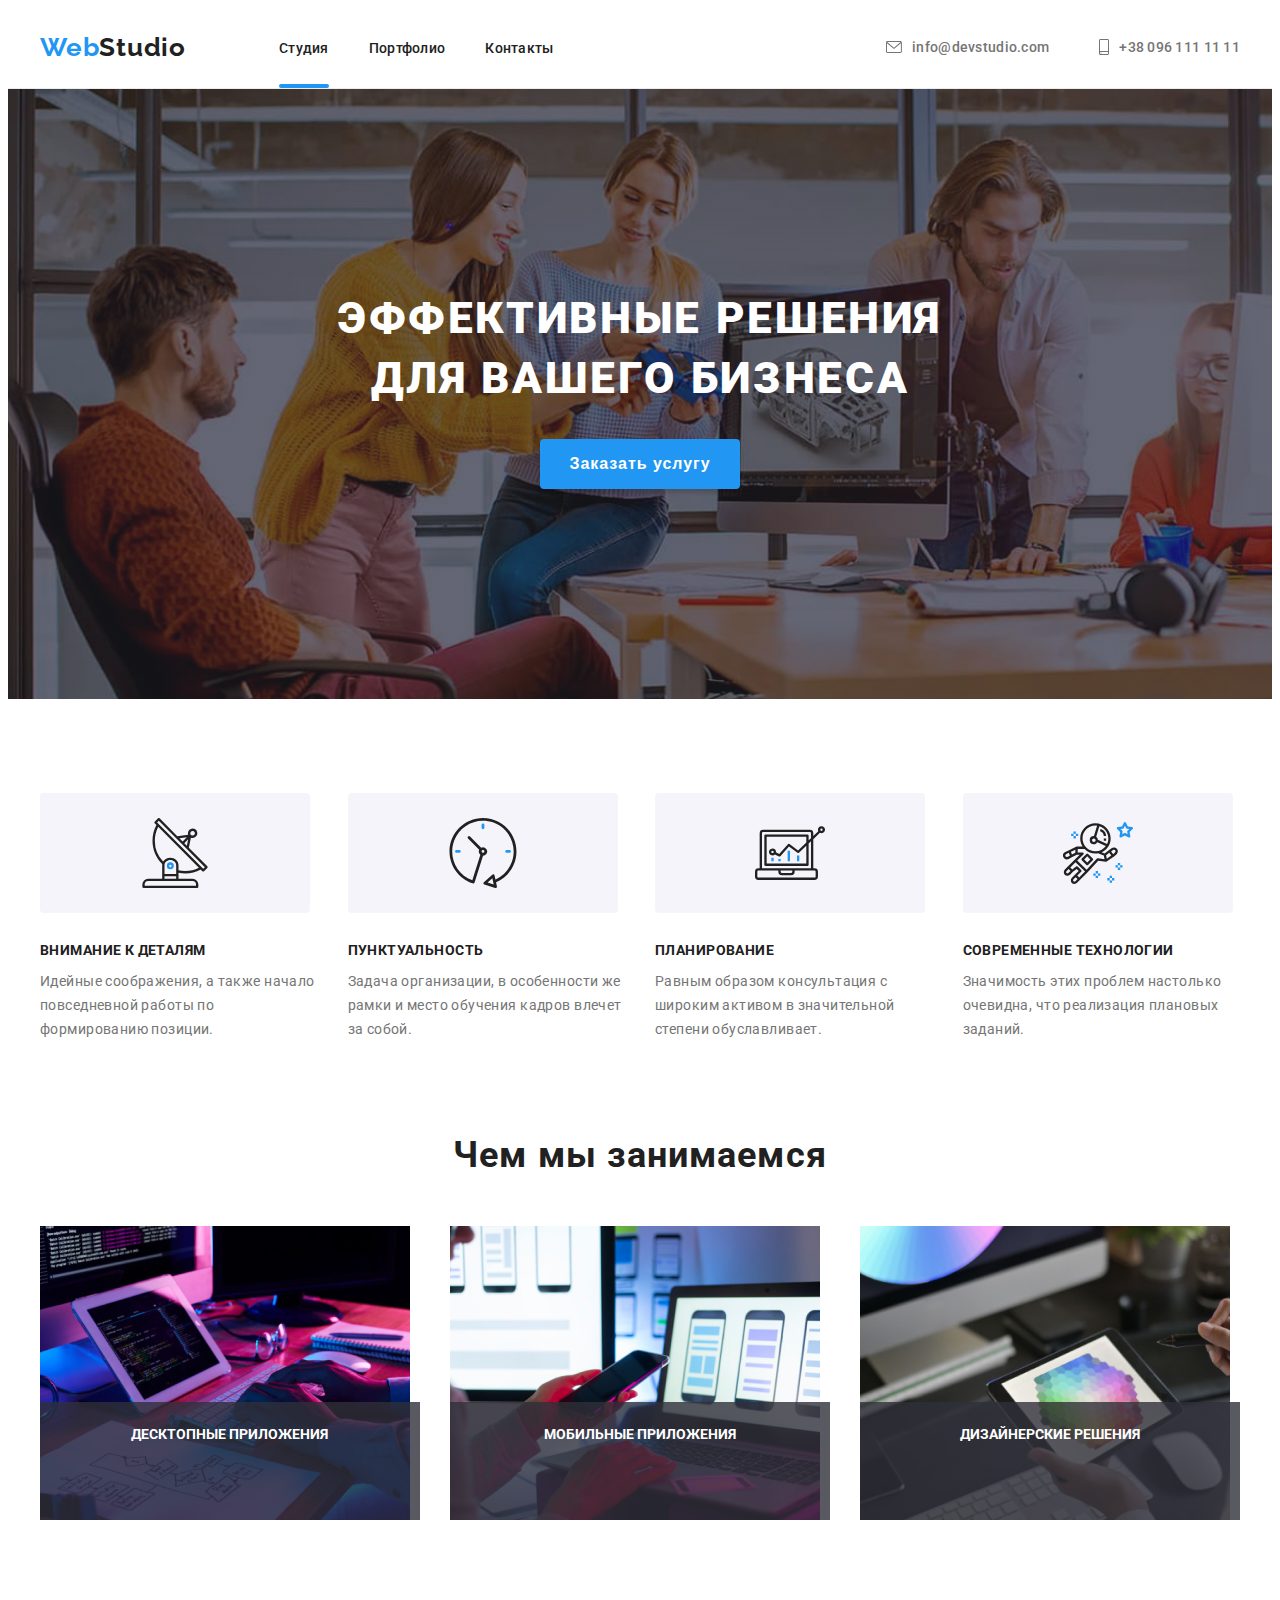
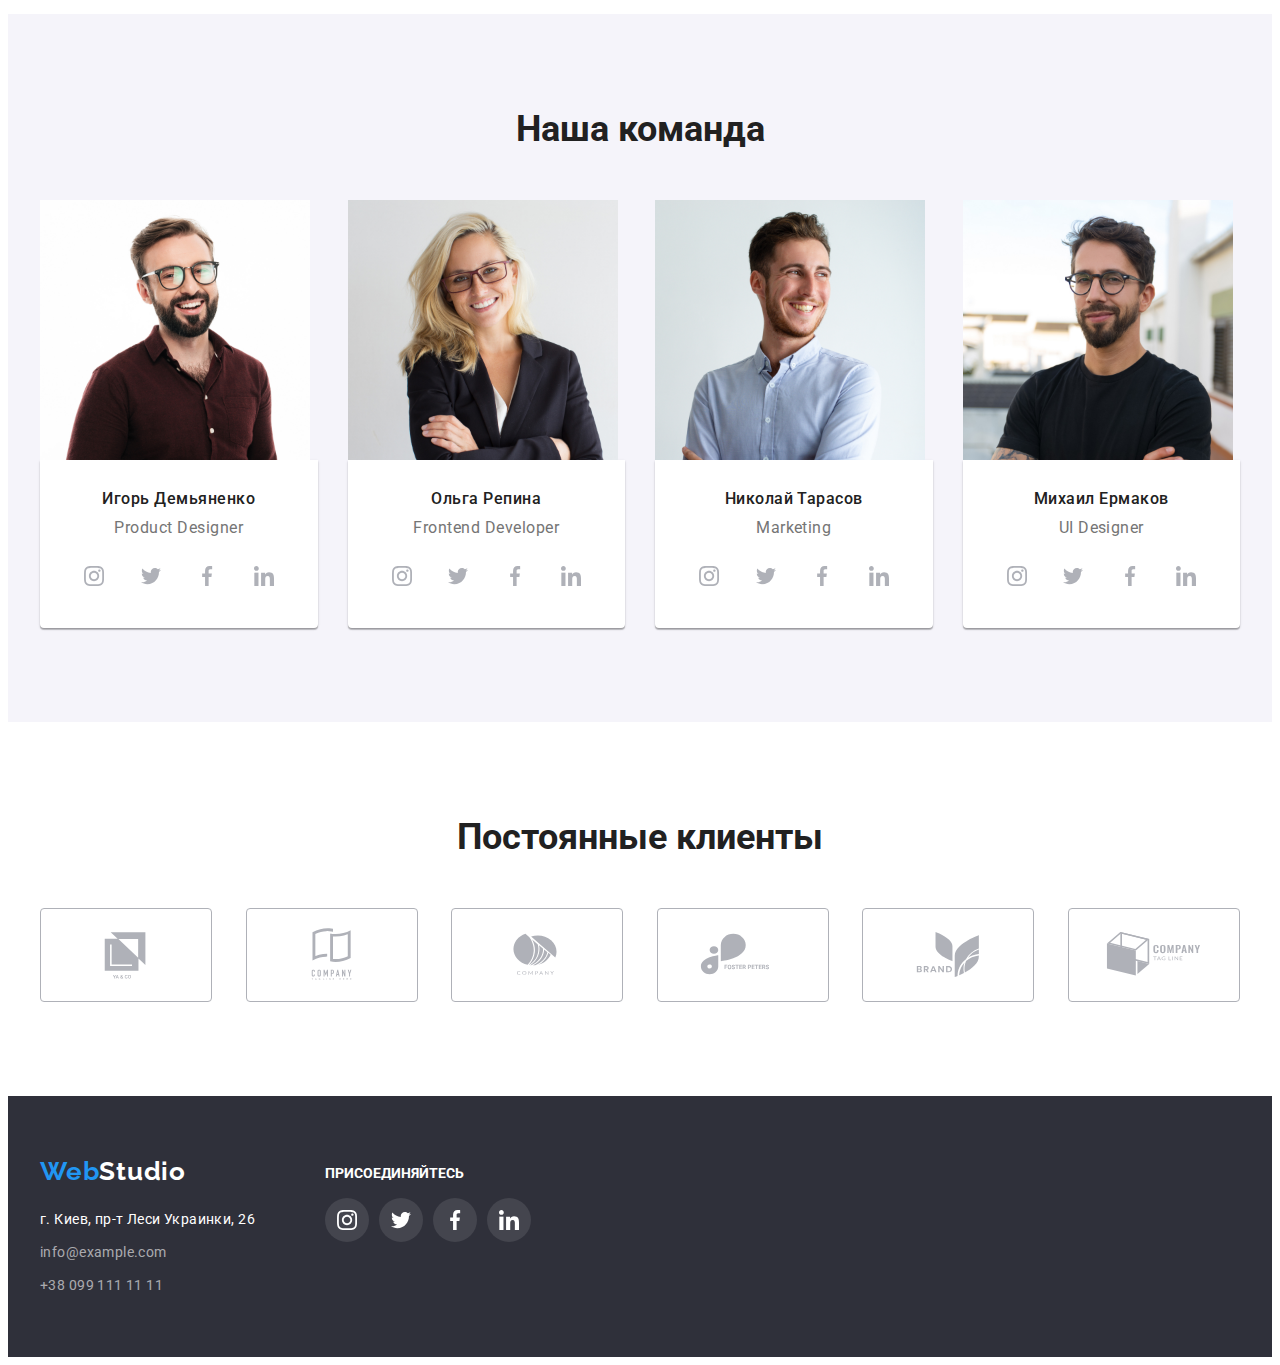
==== index.html @ ef0962ec "Start" ====
<!DOCTYPE html>
<html lang="ru">
<head>
    <meta charset="UTF-8">
    <meta http-equiv="X-UA-Compatible" content="IE=edge">
    <meta name="viewport" content="width=device-width, initial-scale=1.0">
    <title lang="en">WebStudio</title>
    <link rel="stylesheet" href="https://cdnjs.cloudflare.com/ajax/libs/modern-normalize/1.0.0/modern-normalize.min.css"
        integrity="sha512-ISS7cAi1PEhQ8jnbJpJZMd29NlhNj4AWYyLOSp2CE/CsHxTCu+r+t0D2yoJudVrd0/8fTVPUVDzY5Tvli75u/g=="
        crossorigin="anonymous" referrerpolicy="no-referrer" />
    <link rel="preconnect" href="https://fonts.gstatic.com">
    <link href="https://fonts.googleapis.com/css2?family=Raleway:wght@700&family=Roboto:wght@400;500;700;900&display=swap"
        rel="stylesheet">
    <link rel="stylesheet" href="./css/style.css">

</head>
<body>
    <!-- HEADER -->
    <header class="header">
        <div class="container  header-container">
            <nav class="navigation">
                <a class="header-logo-link link" href="index.html" lang="en"><span class="logo-style">Web</span>Studio</a>
                <ul class="navigation-menu-list">
                    <li class="navigation-menu-item list">
                        <a class="navigation-menu-link link active" href="index.html">Студия</a>
                    </li>
                    <li class="navigation-menu-item list">
                        <a class="navigation-menu-link link" href="portfolio.html">Портфолио</a>
                    </li>
                    <li class="navigation-menu-item list">
                        <a class="navigation-menu-link link" href="">Контакты</a>
                    </li>
                </ul>
            </nav>
            <ul class="header-contact">
                <li class="header-contact-item list mail-icon">
                    <a class="mail-link link" href="mailto:info@devstudio.com">
                        <svg class="header-mail-icon-send">
                            <use href="./images/svg/symbol-defs-icon.svg#icon-envelope"></use>
                        </svg>
                        <p class="header-mail-abzac">info@devstudio.com</p>
                    </a>
                </li>
    
                <li class="header-contact-item list">
                    <a class="tell-link link" href="tel:+380961111111">
                        <svg class="header-mail-icon-phone">
                            <use href="./images/svg/symbol-defs-icon.svg#icon-smartphone"></use>
                        </svg>
                        <p class="header-mail-abzac">+38 096 111 11 11</p>
                    </a>
                </li>
            </ul>
        </div>
    </header>
    <main>
        <!-- HERO -->
     <section class="hero">
            <h1 class="hero-title">Эффективные решения<br> для вашего бизнеса</h1>
            <button  class="hero-modal-btn" type="button" data-modal-open>Заказать услугу</button>
    </section>
        <!-- WORK -->
     <section class="priorities section">
         <div class="container">
            <ul class="priorities-list">
                <li class="priorities-list-item list">
                    <div class="priorities-list-item-block">
                    <svg class="priorities-list-item-block-icon">
                        <use href="./images/svg/symbol-defs.svg#icon-antenna"></use>
                    </svg>
                    </div>
                    <h3 class="priorities-title">Внимание к деталям</h3>
                    <p class="priorities-title-description">Идейные соображения, а также начало повседневной работы по формированию позиции.</p>
                </li>
                <li class="priorities-list-item list">
                    <div class="priorities-list-item-block">
                    <svg class="priorities-list-item-block-icon">
                        <use href="./images/svg/symbol-defs.svg#icon-clock"></use>
                    </svg>
                    </div>
                    <h3 class="priorities-title">Пунктуальность</h3>
                    <p class="priorities-title-description">Задача организации, в особенности же рамки и место обучения кадров влечет за собой.</p>
                </li>
                <li class="priorities-list-item list">
                    <div class="priorities-list-item-block">
                    <svg class="priorities-list-item-block-icon">
                        <use href="./images/svg/symbol-defs.svg#icon-diagram"></use>
                    </svg>
                    </div>
                    <h3 class="priorities-title">Планирование</h3>
                    <p class="priorities-title-description">Равным образом консультация с широким активом в значительной степени обуславливает.</p>
                </li>
                <li class="priorities-list-item list">
                    <div class="priorities-list-item-block">
                    <svg class="priorities-list-item-block-icon">
                        <use href="./images/svg/symbol-defs.svg#icon-astronaut"></use>
                    </svg>
                    </div>
                    <h3 class="priorities-title">Современные технологии</h3>
                    <p class="priorities-title-description">Значимость этих проблем настолько очевидна, что реализация плановых заданий.</p>
                </li>
            </ul>
        </div>
     </section>
    <section class="priorities-work work-section">
        <div class="container">
            <h2 class="priorities-work-title">Чем мы занимаемся</h2>
            <ul class="priorities-work-list">

                <li class="priorities-work-list-item list"><img class="priorities-work-list-img" src="./images/our-work/img.jpg" alt="программист работает" width="370" height="294">
                    <p class="priorities-work-list-item-abzac">Десктопные приложения</p>
                </li>

                <li class="priorities-work-list-item list"><img class="priorities-work-list-img" src="./images/our-work/img2.jpg" alt="разработчик адаптирует сайт" width="370" height="294">
                <p class="priorities-work-list-item-abzac">Мобильные приложения</p>
                </li>
                <li class="priorities-work-list-item list"><img class="priorities-work-list-img" src="./images/our-work/img3.jpg" alt="дизайнер выбирает цвет" width="370" height="294">
                <p class="priorities-work-list-item-abzac">Дизайнерские решения</p>
                </li>
                
            </ul>
        </div> 
    </section>
        <!-- TEAM -->
    <section class="team section">
        <div class="container">
            <h2 class="team-title">Наша команда</h2>
            <ul class="team-list">
                <li class="team-list-item list">
                    <img class="team-list-item-img" src="./images/about-us/img.jpg" alt="Игорь Демьяненко Дизайнер продуктов" width="270" height="260">
                    <div class="team-list-item-convert">
                    <h3 class="team-list-item-title">Игорь Демьяненко</h3>
                    <p class="team-list-item-description">Product Designer</p>
                    <ul class="social-list list">
                        <li class="social-list-item">
                            <a href="https://www.instagram.com/?hl=ru" class="social-list-link link" target="_blank" rel="noopener noreferrer">
                            <svg class="social-list-icon">
                                <use href="./images/svg/symbol-defs-icon.svg#icon-instagram-2"></use>
                            </svg>
                        </a></li>

                        <li class="social-list-item">
                            <a href="https://twitter.com/?lang=ru" class="social-list-link link" target="_blank" rel="noopener noreferrer">
                                <svg class="social-list-icon">
                                    <use href="./images/svg/symbol-defs-icon.svg#icon-twitter-1"></use>
                                </svg>
                            </a>
                        </li>

                        <li class="social-list-item">
                            <a href="https://www.facebook.com/" class="social-list-link link" target="_blank" rel="noopener noreferrer">
                                <svg class="social-list-icon">
                                    <use href="./images/svg/symbol-defs-icon.svg#icon-facebook-1"></use>
                                </svg>
                            </a>
                        </li>

                        <li class="social-list-item">
                            <a href="https://www.linkedin.com/" class="social-list-link link" target="_blank" rel="noopener noreferrer">
                                <svg class="social-list-icon">
                                    <use href="./images/svg/symbol-defs-icon.svg#icon-linkedin-1"></use>
                                </svg>
                            </a>
                        </li>
                    </ul>
                    </div>
                </li>
                <li class="team-list-item list">
                    <img class="team-list-item-img" src="./images/about-us/img2.jpg" alt="Ольга Репина Фронтенд-разработчик" width="270" height="260">
                    <div class="team-list-item-convert">
                    <h3 class="team-list-item-title">Ольга Репина</h3>
                    <p class="team-list-item-description">Frontend Developer</p>
                    <ul class="social-list list">
                        <li class="social-list-item">
                            <a href="https://www.instagram.com/?hl=ru" class="social-list-link link" target="_blank" rel="noopener noreferrer">
                                <svg class="social-list-icon">
                                    <use href="./images/svg/symbol-defs-icon.svg#icon-instagram-2"></use>
                                </svg>
                            </a>
                        </li>
                    
                        <li class="social-list-item">
                            <a href="https://twitter.com/?lang=ru" class="social-list-link link" target="_blank" rel="noopener noreferrer">
                                <svg class="social-list-icon">
                                    <use href="./images/svg/symbol-defs-icon.svg#icon-twitter-1"></use>
                                </svg>
                            </a>
                        </li>
                    
                        <li class="social-list-item">
                            <a href="https://www.facebook.com/" class="social-list-link link" target="_blank" rel="noopener noreferrer">
                                <svg class="social-list-icon">
                                    <use href="./images/svg/symbol-defs-icon.svg#icon-facebook-1"></use>
                                </svg>
                            </a>
                        </li>
                    
                        <li class="social-list-item">
                            <a href="https://www.linkedin.com/" class="social-list-link link" target="_blank" rel="noopener noreferrer">
                                <svg class="social-list-icon">
                                    <use href="./images/svg/symbol-defs-icon.svg#icon-linkedin-1"></use>
                                </svg>
                            </a>
                        </li>
                    </ul>
                </div>
                </li>
                <li class="team-list-item list">
                    <img class="team-list-item-img" src="./images/about-us/img3.jpg" alt="Николай Тарасов Маркетинг" width="270" height="260">
                    <div class="team-list-item-convert">
                    <h3 class="team-list-item-title">Николай Тарасов</h3>
                    <p class="team-list-item-description">Marketing</p>
                    <ul class="social-list list">
                        <li class="social-list-item">
                            <a href="https://www.instagram.com/?hl=ru" class="social-list-link link" target="_blank" rel="noopener noreferrer">
                                <svg class="social-list-icon">
                                    <use href="./images/svg/symbol-defs-icon.svg#icon-instagram-2"></use>
                                </svg>
                            </a>
                        </li>
                    
                        <li class="social-list-item">
                            <a href="https://twitter.com/?lang=ru" class="social-list-link link" target="_blank" rel="noopener noreferrer">
                                <svg class="social-list-icon">
                                    <use href="./images/svg/symbol-defs-icon.svg#icon-twitter-1"></use>
                                </svg>
                            </a>
                        </li>
                    
                        <li class="social-list-item">
                            <a href="https://www.facebook.com/" class="social-list-link link" target="_blank" rel="noopener noreferrer">
                                <svg class="social-list-icon">
                                    <use href="./images/svg/symbol-defs-icon.svg#icon-facebook-1"></use>
                                </svg>
                            </a>
                        </li>
                    
                        <li class="social-list-item">
                            <a href="https://www.linkedin.com/" class="social-list-link link" target="_blank" rel="noopener noreferrer">
                                <svg class="social-list-icon">
                                    <use href="./images/svg/symbol-defs-icon.svg#icon-linkedin-1"></use>
                                </svg>
                            </a>
                        </li>
                    </ul>
                    </div>
                </li>
                <li class="team-list-item list">
                    <img class="team-list-item-img" src="./images/about-us/img4.jpg" alt="Михаил Ермаков дизайнер интерфейсов" width="270" height="260">
                    <div class="team-list-item-convert">
                    <h3 class="team-list-item-title">Михаил Ермаков</h3>
                    <p class="team-list-item-description">UI Designer</p>
                    <ul class="social-list list">
                        <li class="social-list-item">
                            <a href="https://www.instagram.com/?hl=ru" class="social-list-link link" target="_blank" rel="noopener noreferrer">
                                <svg class="social-list-icon">
                                    <use href="./images/svg/symbol-defs-icon.svg#icon-instagram-2"></use>
                                </svg>
                            </a>
                        </li>
                    
                        <li class="social-list-item">
                            <a href="https://twitter.com/?lang=ru" class="social-list-link link" target="_blank" rel="noopener noreferrer">
                                <svg class="social-list-icon">
                                    <use href="./images/svg/symbol-defs-icon.svg#icon-twitter-1"></use>
                                </svg>
                            </a>
                        </li>
                    
                        <li class="social-list-item" target="_blank" rel="noopener noreferrer">
                            <a href="https://www.facebook.com/" class="social-list-link link">
                                <svg class="social-list-icon">
                                    <use href="./images/svg/symbol-defs-icon.svg#icon-facebook-1"></use>
                                </svg>
                            </a>
                        </li>
                    
                        <li class="social-list-item">
                            <a href="https://www.linkedin.com/" class="social-list-link link" target="_blank" rel="noopener noreferrer">
                                <svg class="social-list-icon">
                                    <use href="./images/svg/symbol-defs-icon.svg#icon-linkedin-1"></use>
                                </svg>
                            </a>
                        </li>
                    </ul>
                    </div>
                </li>
            </ul>
        </div>
    </section>
    <section class="clients section">
        <div class="container">
            <h2 class="clients-title">Постоянные клиенты</h2>
            <ul class="clients-list list">
                <li class="clients-list-item">
                    <a href="#" class="clients-list-item-link" target="_blank" rel="noopener noreferrer">
                        <svg class="clients-list-item-icon">
                            <use  href="./images/svg/clients-icon.svg#icon-logo"></use>
                        </svg>
                    </a>
                </li>

                <li class="clients-list-item">
                    <a href="#" class="clients-list-item-link" target="_blank" rel="noopener noreferrer">
                        <svg class="clients-list-item-icon">
                            <use href="./images/svg/clients-icon.svg#icon-logo-1"></use>
                        </svg>
                    </a>
                </li>
                <li class="clients-list-item">
                    <a href="#" class="clients-list-item-link" target="_blank" rel="noopener noreferrer">
                        <svg class="clients-list-item-icon">
                            <use href="./images/svg/clients-icon.svg#icon-logo-2"></use>
                        </svg>
                    </a>
                </li>
                <li class="clients-list-item">
                    <a href="#" class="clients-list-item-link" target="_blank" rel="noopener noreferrer">
                        <svg class="clients-list-item-icon">
                            <use href="./images/svg/clients-icon.svg#icon-logo-3"></use>
                        </svg>
                    </a>
                </li>
                <li class="clients-list-item">
                    <a href="#" class="clients-list-item-link" target="_blank" rel="noopener noreferrer">
                        <svg class="clients-list-item-icon">
                            <use href="./images/svg/clients-icon.svg#icon-logo-4"></use>
                        </svg>
                    </a>
                </li>
                <li class="clients-list-item">
                    <a href="#" class="clients-list-item-link" target="_blank" rel="noopener noreferrer">
                        <svg class="clients-list-item-icon">
                            <use href="./images/svg/clients-icon.svg#icon-logo-5"></use>
                        </svg>
                    </a>
                </li>
            </ul>
        </div>
    </section>    
     </main>
        <!-- FOOTER -->
     <footer class="footer">
         <div class="container footer-container">
             <div class="footer-container-left">
         <a class="footer-logo-link" href="index.html" lang="en"><span class="logo-style">Web</span>Studio</a>
        <address class="address">
        <ul class="address-list">
            <li class="address-list-item">
                 <a class="address-list-link address-style" href="https://goo.gl/maps/DZCTeNVSfBFWCHA46" target="_blank" rel="noopener noreferrer">г. Киев, пр-т Леси Украинки, 26</a></li>
            <li class="address-list-item">
                 <a class="address-list-link" href="mailto:info@example.com">info@example.com</a>
            </li>
                <li class="address-list-item">
                    <a class="address-list-link" href="tel:+380991111111">+38 099 111 11 11</a>
                </li>
            </ul>
            </address>
        </div>
        <div class="footer-container-right">
            <h2 class="footer-container-righ-title">присоединяйтесь</h2>
            <ul class="social-list list">
                <li class="social-list-item footer-social-list-item">
                    <a href="https://www.instagram.com/?hl=ru" class="social-list-link link" target="_blank" rel="noopener noreferrer">
                        <svg class="social-list-icon footer-social-list-icon">
                            <use href="./images/svg/symbol-defs-icon.svg#icon-instagram-2"></use>
                        </svg>
                    </a>
                </li>
            
                <li class="social-list-item footer-social-list-item">
                    <a href="https://twitter.com/?lang=ru" class="social-list-link link" target="_blank" rel="noopener noreferrer">
                        <svg class="social-list-icon footer-social-list-icon">
                            <use href="./images/svg/symbol-defs-icon.svg#icon-twitter-1"></use>
                        </svg>
                    </a>
                </li>
            
                <li class="social-list-item footer-social-list-item">
                    <a href="https://www.facebook.com/" class="social-list-link link" target="_blank" rel="noopener noreferrer">
                        <svg class="social-list-icon footer-social-list-icon">
                            <use href="./images/svg/symbol-defs-icon.svg#icon-facebook-1"></use>
                        </svg>
                    </a>
                </li>
            
                <li class="social-list-item footer-social-list-item">
                    <a href="https://www.linkedin.com/" class="social-list-link link" target="_blank" rel="noopener noreferrer">
                        <svg class="social-list-ico footer-social-list-icon">
                            <use href="./images/svg/symbol-defs-icon.svg#icon-linkedin-1"></use>
                        </svg>
                    </a>
                </li>
            </ul>
        </div>
        </div>
        </footer>

            <div class="backdrop is-hidden" data-modal>
                <div class="modal">
                    <button type="button" class="modal-close-btn" data-modal-close>
                        <svg class="modal-close-btn-icon">
                            <use  href="./images/svg/symbol-defs-icon.svg#icon-vector"></use>
                        </svg>
                    </button>
                </div>
            </div>
            <script src="./js/modal.js"></script>
</body>
</html>
---- css/style.css ----
/* INDEX.HTML */
:root {
  --accent-hover-color: #2196f3;
  --main-color-font: #212121;
  --description-color: #757575;
  --white-font: #ffffff;
  --timing-function: cubic-bezier(0.4, 0, 0.2, 1);
}

h1,
h2,
h3,
h4,
h5,
h6,
p {
  margin-top: 0;
  margin-bottom: 0;
}

ul,
ol {
  margin-top: 0;
  margin-bottom: 0;
  padding-left: 0;
}

img {
  display: block;
}

.list {
  list-style: none;
}

.link {
  text-decoration: none;
}

.social-list {
  display: flex;
  justify-content: space-between;
  margin-top: 16px;
}

.social-list-link {
  height: 44px;
  width: 44px;
  border-radius: 50%;
  display: flex;
  align-items: center;
  justify-content: center;
  transition: background-color 250ms cubic-bezier(0.4, 0, 0.2, 1);
}

.social-list-link:hover,
.social-list-link:focus {
  background-color: #2196f3;
}

.social-list-icon {
  width: 20px;
  height: 20px;
  transition: fill 250ms cubic-bezier(0.4, 0, 0.2, 1);
}

.social-list-link .social-list-icon,
.social-list-link .social-list-icon {
  fill: #afb1b8;
}

.social-list-link:hover .social-list-icon,
.social-list-link:focus .social-list-icon {
  fill: #fff;
}

body {
  font-family: 'Roboto', sans-serif;
  color: var(--main-color-font);
}

.header {
  padding-top: 24px;
  padding-bottom: 25px;
  border-bottom: 1px solid #ececec;
}

.container {
  width: 1200px;
  margin-left: auto;
  margin-right: auto;
  padding-right: 15px;
  padding-left: 15px;
}

.header-container {
  display: flex;
  align-items: center;
}

.navigation {
  display: flex;
  align-items: center;
}
.navigation-menu-list,
.header-contact {
  display: flex;
}

.address-style {
  color: var(--white-font);
}

.logo-style {
  color: var(--accent-hover-color);
}

.header-logo-link {
  font-family: 'Raleway', sans-serif;
  font-weight: 700;
  font-size: 26px;
  line-height: 1.19;
  letter-spacing: 0.03em;
  color: var(--main-color-font);
  margin-right: 93px;
}

.navigation-menu-link {
  color: var(--main-color-font);
  font-weight: 500;
  font-size: 14px;
  line-height: 1.33;
  letter-spacing: 0.02em;
  transition: color 250ms cubic-bezier(0.4, 0, 0.2, 1);
}

.active::after {
  content: '';
  display: block;
  height: 4px;
  width: 100%;
  background: #2196f3;
  position: absolute;
  bottom: -31px;
  border-radius: 2px;
}

.navigation-menu-item:not(:last-child) {
  margin-right: 40px;
}

.navigation-menu-item {
  position: relative;
}

.navigation-menu-link:hover,
.navigation-menu-link:focus {
  color: var(--accent-hover-color);
}

.tell-link,
.mail-link {
  font-weight: 500;
  font-size: 14px;
  line-height: 1.33;
  letter-spacing: 0.02em;
  color: var(--description-color);
  transition: color 250ms cubic-bezier(0.4, 0, 0.2, 1);
}

.tell-link:hover,
.tell-link:focus,
.mail-link:hover,
.mail-link:focus {
  color: var(--accent-hover-color);
}

.header-mail-icon-send {
  fill: #757575;
  width: 16px;
  height: 12px;
  display: inline-block;
  transition: fill 250ms cubic-bezier(0.4, 0, 0.2, 1);
}

.header-mail-icon-phone {
  width: 10px;
  height: 16px;
  fill: #757575;
  display: inline-block;
  transition: fill 250ms cubic-bezier(0.4, 0, 0.2, 1);
}

.header-mail-abzac {
  display: inline-block;
}

.mail-link:hover .header-mail-icon-send,
.mail-link:focus .header-mail-icon-send,
.tell-link:hover .header-mail-icon-phone,
.tell-link:focus .header-mail-icon-phone {
  fill: #2196f3;
}

.header-mail-icon-send,
.header-mail-icon-phone {
  margin-right: 10px;
}

.header-contact {
  margin-left: auto;
  display: flex;
  align-items: center;
}

.mail-link,
.tell-link {
  display: flex;
  align-items: center;
}

.header-contact-item:not(:last-child) {
  margin-right: 50px;
}

.hero {
  background-color: #303030;
  background-image: linear-gradient(rgba(47, 48, 58, 0.4), rgba(47, 48, 58, 0.4)),
    url('../images/hero/hero-img.jpg');
  padding-top: 200px;
  padding-bottom: 210px;
  max-width: 1600px;
  background-size: cover;
  margin-left: auto;
  margin-right: auto;
}

.hero-title {
  font-weight: 900;
  font-size: 44px;
  line-height: 1.36;
  letter-spacing: 0.06em;
  text-transform: uppercase;
  color: var(--white-font);
  text-align: center;
}

.hero-modal-btn {
  font-weight: 700;
  font-size: 16px;
  line-height: 1.87;
  letter-spacing: 0.06em;
  color: var(--white-font);
  cursor: pointer;
  border-radius: 4px;
  border: none;
  background: #2196f3;
  box-shadow: 0px 4px 4px rgba(0, 0, 0, 0.15);
  width: 200px;
  height: 50px;
  margin-top: 30px;
  margin-left: auto;
  margin-right: auto;
  display: block;
}
/*               WORK                       */

.section {
  padding: 94px 0 94px 0;
}

.work-section {
  padding: 0 0 94px 0;
}

.priorities-title {
  font-weight: 700;
  font-size: 14px;
  line-height: 1.14;
  letter-spacing: 0.03em;
  text-transform: uppercase;
  margin-top: 30px;
}

.priorities-list {
  display: flex;
  margin-top: -30px;
  margin-left: -30px;
}

.priorities-list-item {
  margin-top: 30px;
  margin-left: 30px;
  flex-basis: calc((100% - 120px) / 4);
}

.priorities-list-item-block {
  height: 120px;
  width: 270px;
  background-color: #f5f4fa;
  display: flex;
  align-items: center;
  justify-content: center;
  border-radius: 4px;
}

.priorities-list-item-block-icon {
  width: 70px;
  height: 70px;
  display: block;
}

.priorities-title-description {
  margin-top: 10px;
  font-size: 14px;
  line-height: 24px;
  letter-spacing: 0.03em;
  color: var(--description-color);
}

.priorities-work {
  padding: 0 0 94pxx 0;
}

.priorities-work-title {
  text-align: center;
  font-size: 36px;
  line-height: 1.16;
  letter-spacing: 0.03em;
}

.priorities-work-list {
  display: flex;
  flex-wrap: wrap;
  margin-top: 50px;
  margin-left: -30px;
}

.priorities-work-list-item {
  margin-left: 30px;
  flex-basis: calc((100% - 90px) / 3);
  position: relative;
}

.priorities-work-list-item-abzac {
  position: absolute;
  bottom: 0;
  left: 0;
  width: 100%;
  height: 70px;
  text-align: center;
  padding: 24px 0 24px 0;
  background: rgba(47, 48, 58, 0.8);
  color: #ffffff;
  text-transform: uppercase;
  font-size: 14px;
  font-weight: 700;
  line-height: 1.17;
}

.team {
  background-color: #f5f4fa;
}

.team-title {
  margin-bottom: 50px;
  text-align: center;
  font-size: 36px;
}

.team-list-item-title {
  font-weight: 500;
  font-size: 16px;
  line-height: 1.18;
  letter-spacing: 0.03em;
  text-align: center;
}

.team-list {
  display: flex;
  margin-top: -30px;
  margin-left: -30px;
}

.team-list-item {
  margin-left: 30px;
  margin-top: 30px;
  flex-basis: calc((100% - 120px) / 4);
}

.portfolio-listwork-list {
  position: relative;
  overflow: hidden;
}

.portfolio-listwork-list-link {
  text-decoration: none;
  color: #212121;
}

.portfolio-list-img-wrapper {
  position: relative;
  overflow: hidden;
}

.overlay {
  position: absolute;
  color: #ffffff;
  padding: 63px 24px;
  background: rgba(33, 150, 243, 0.9);
  top: 0;
  left: 0;
  width: 100%;
  height: 100%;
  font-size: 18px;
  line-height: 1.55;
  overflow: auto;
  transform: translateY(100%);
  transition: transform 250ms linear;
}

.portfolio-listwork-list-link:hover .overlay,
.portfolio-listwork-list-link:focus .overlay {
  transform: translateY(0%);
}

.team-list-item-convert {
  padding-top: 30px;
  padding-bottom: 30px;
  padding-left: 32px;
  padding-right: 32px;
  text-align: center;
  background-color: #ffffff;
  box-shadow: 0px 1px 3px rgba(0, 0, 0, 0.12), 0px 1px 1px rgba(0, 0, 0, 0.14),
    0px 2px 1px rgba(0, 0, 0, 0.2);
  border-radius: 0px 0px 4px 4px;
}

.team-list-item-description {
  font-size: 16px;
  line-height: 1.18;
  letter-spacing: 0.03em;
  margin-top: 10px;
  color: var(--description-color);
}

.footer {
  padding: 60px 0 60px 0;
}

.footer-container {
  display: flex;
}

.footer-container-left {
  margin-right: 70px;
}

.footer-logo-link {
  font-family: 'Raleway', sans-serif;
  font-weight: 700;
  font-size: 26px;
  line-height: 1.19;
  letter-spacing: 0.03em;
  color: var(--white-font);
  text-decoration: none;
}

.address-list-item {
  list-style: none;
  margin-top: 9px;
}

.address-list-item:first-child {
  margin-top: 20px;
}

.address-list-link {
  font-family: Roboto;
  font-weight: 400;
  font-size: 14px;
  line-height: 24px;
  letter-spacing: 0.03em;

  color: rgba(255, 255, 255, 0.6);
  font-style: normal;
  text-decoration: none;
}

.address-style {
  color: var(--white-font);
}

/* PORTFOLIO.HTML */

.visually-hidden {
  position: absolute;
  width: 1px;
  height: 1px;
  margin: -1px;
  border: 0;
  padding: 0;
  white-space: nowrap;
  clip-path: inset(100%);
  clip: rect(0 0 0 0);
  overflow: hidden;
}

.portfolio-container {
  margin-left: auto;
  margin-right: auto;
}

.portfolio-list {
  display: flex;
  justify-content: center;
  margin-bottom: 50px;
}

.portfolio-list-item {
  list-style: none;
  margin-right: 8px;
}

.portfolio-list-item:last-child {
  margin-right: 0;
}

.portfolio-list-item-btn {
  font-family: 'Roboto', sans-serif;
  font-weight: 500;
  font-size: 16px;
  line-height: 1.62;
  letter-spacing: 0.03em;
  color: var(--main-color-font);
  padding: 6px 22px 6px 22px;
  border-radius: 4px;
  border: none;
  background-color: #f5f4fa;
  cursor: pointer;
  transition: box-shadow 250ms cubic-bezier(0.4, 0, 0.2, 1);
  transition: background-color 250ms cubic-bezier(0.4, 0, 0.2, 1);
  transition: color 250ms cubic-bezier(0.4, 0, 0.2, 1);
}

.portfolio-list-item-btn:hover,
.portfolio-list-item-btn:focus {
  color: var(--white-font);
  background-color: var(--accent-hover-color);
  box-shadow: 0px 3px 1px rgba(0, 0, 0, 0.1), 0px 1px 2px rgba(0, 0, 0, 0.08),
    0px 2px 2px rgba(0, 0, 0, 0.12);
}

.portfolio-listwork {
  display: flex;
  flex-wrap: wrap;
  margin-top: -30px;
  margin-left: -30px;
}

.portfolio-listwork-list {
  list-style: none;
  margin-top: 30px;
  margin-left: 30px;
  flex-basis: calc((100% - 90px) / 3);
  transition: box-shadow 250ms cubic-bezier(0.4, 0, 0.2, 1);
}

.portfolio-listwork-list:hover {
  box-shadow: 0px 1px 1px rgba(0, 0, 0, 0.12), 0px 4px 4px rgba(0, 0, 0, 0.06),
    1px 4px 6px rgba(0, 0, 0, 0.16);
}

.portfolio-listwork-list-link-img {
  display: block;
}

.portfolio-listwork-list-link-convert {
  border-left: 1px solid #eeeeee;
  border-right: 1px solid #eeeeee;
  border-bottom: 1px solid #eeeeee;
  width: 100%;
  padding: 20px 24px 20px 24px;
}

.portfolio-listwork-list-link-title {
  font-size: 18px;
  line-height: 2;
  letter-spacing: 0.06em;
  text-align: left;
}

.portfolio-listwork-list-link-description {
  font-size: 16px;
  line-height: 1.87;
  letter-spacing: 0.03em;
  color: var(--description-color);
  margin-top: 4px;
  text-align: left;
}

.clients-title {
  font-size: 36px;
  text-align: center;
  line-height: 1.17;
}

.clients-list-item-link {
  width: 170px;
  height: 92px;
  border-radius: 4px;
  border: 1px solid #afb1b8;
  display: flex;
  align-items: center;
  justify-content: center;
  transition: border 250ms cubic-bezier(0.4, 0, 0.2, 1);
}

.clients-list-item-icon {
  width: 106px;
  height: 60px;
  fill: #afb1b8;
  transition: fill 250ms cubic-bezier(0.4, 0, 0.2, 1);
}

.clients-list-item-link:hover,
.clients-list-item-link:focus {
  border: 1px solid #2196f3;
  cursor: pointer;
}
.clients-list-item-link:hover .clients-list-item-icon,
.clients-list-item-link:focus .clients-list-item-icon {
  fill: #2196f3;
}

.clients-list {
  display: flex;
  justify-content: space-between;
  margin-top: 50px;
}

.clients-list-item {
  display: flex;
}
/*  для удобства понимания цвета добавил черный */
.footer {
  background-color: #2f303a;
}

.footer-container-right {
  padding: 10px 0 40px 0;
}

.footer-container-righ-title {
  font-size: 14px;
  text-transform: uppercase;
  line-height: 1.14;
  color: #ffffff;
}

.footer-social-list-item {
  border-radius: 50%;
  background: rgba(255, 255, 255, 0.1);
}

.footer-social-list-item:not(:last-child) {
  margin-right: 10px;
}

.social-list-link .footer-social-list-icon {
  width: 20px;
  height: 20px;
  fill: #ffffff;
}
/* ********************** MODAL WINDOW ******************** */

.backdrop {
  position: fixed;
  width: 100vw;
  height: 100vh;
  left: 0;
  top: 0;
  background-color: rgba(0, 0, 0, 0.2);
  z-index: 100;
  transition: opacity 250ms cubic-bezier(0.4, 0, 0.2, 1);
}

.modal {
  position: absolute;
  top: 50%;
  left: 50%;
  transform: translate(-50%, -50%);
  height: 581px;
  width: 528px;
  background-color: #fff;
}

.modal-close-btn {
  position: absolute;
  top: 8px;
  right: 8px;
  height: 30px;
  width: 30px;
  background-color: transparent;
  border: 1px solid rgba(0, 0, 0, 0.1);
  cursor: pointer;
  border-radius: 50%;
  padding: 0;
}

.modal-close-btn-icon {
  height: 11px;
  width: 11px;
}

.is-hidden {
  opacity: 0;
  visibility: hidden;
  pointer-events: none;
}

/* ********************** MODAL WINDOW ******************** */
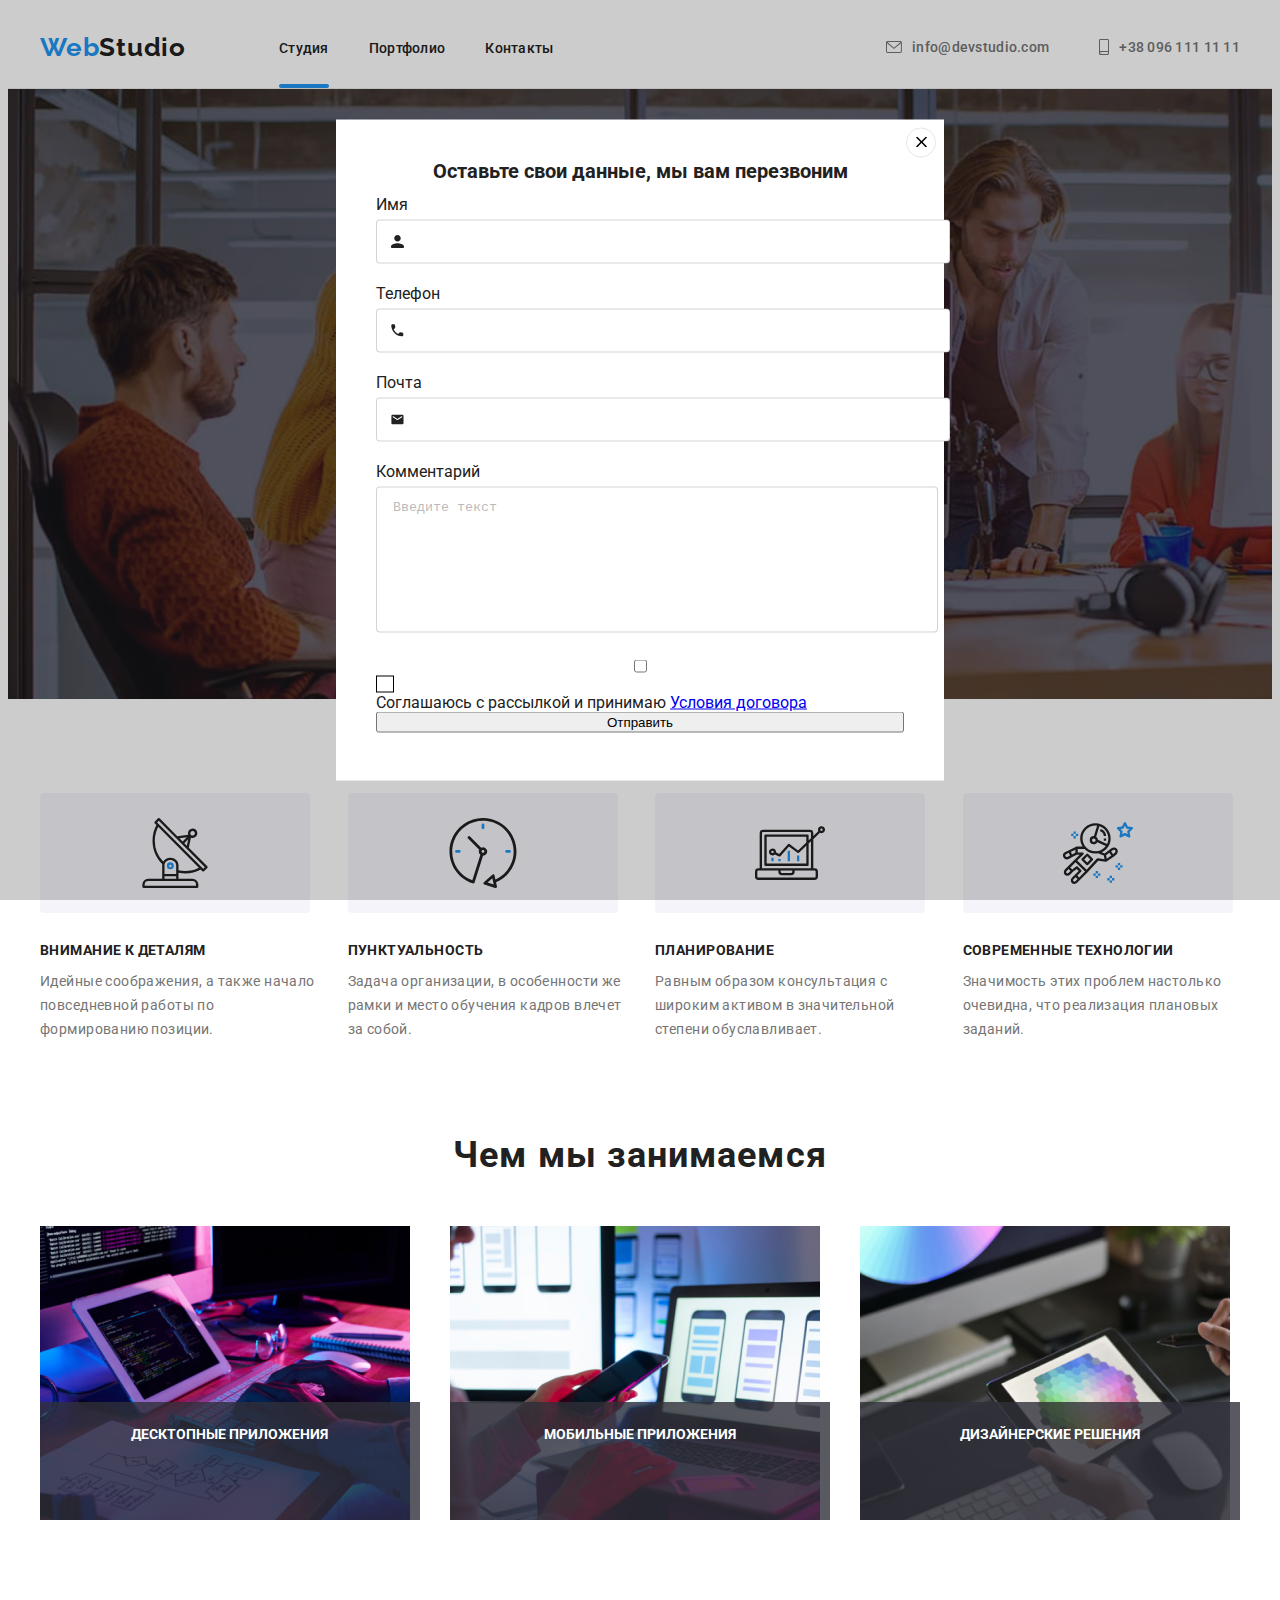
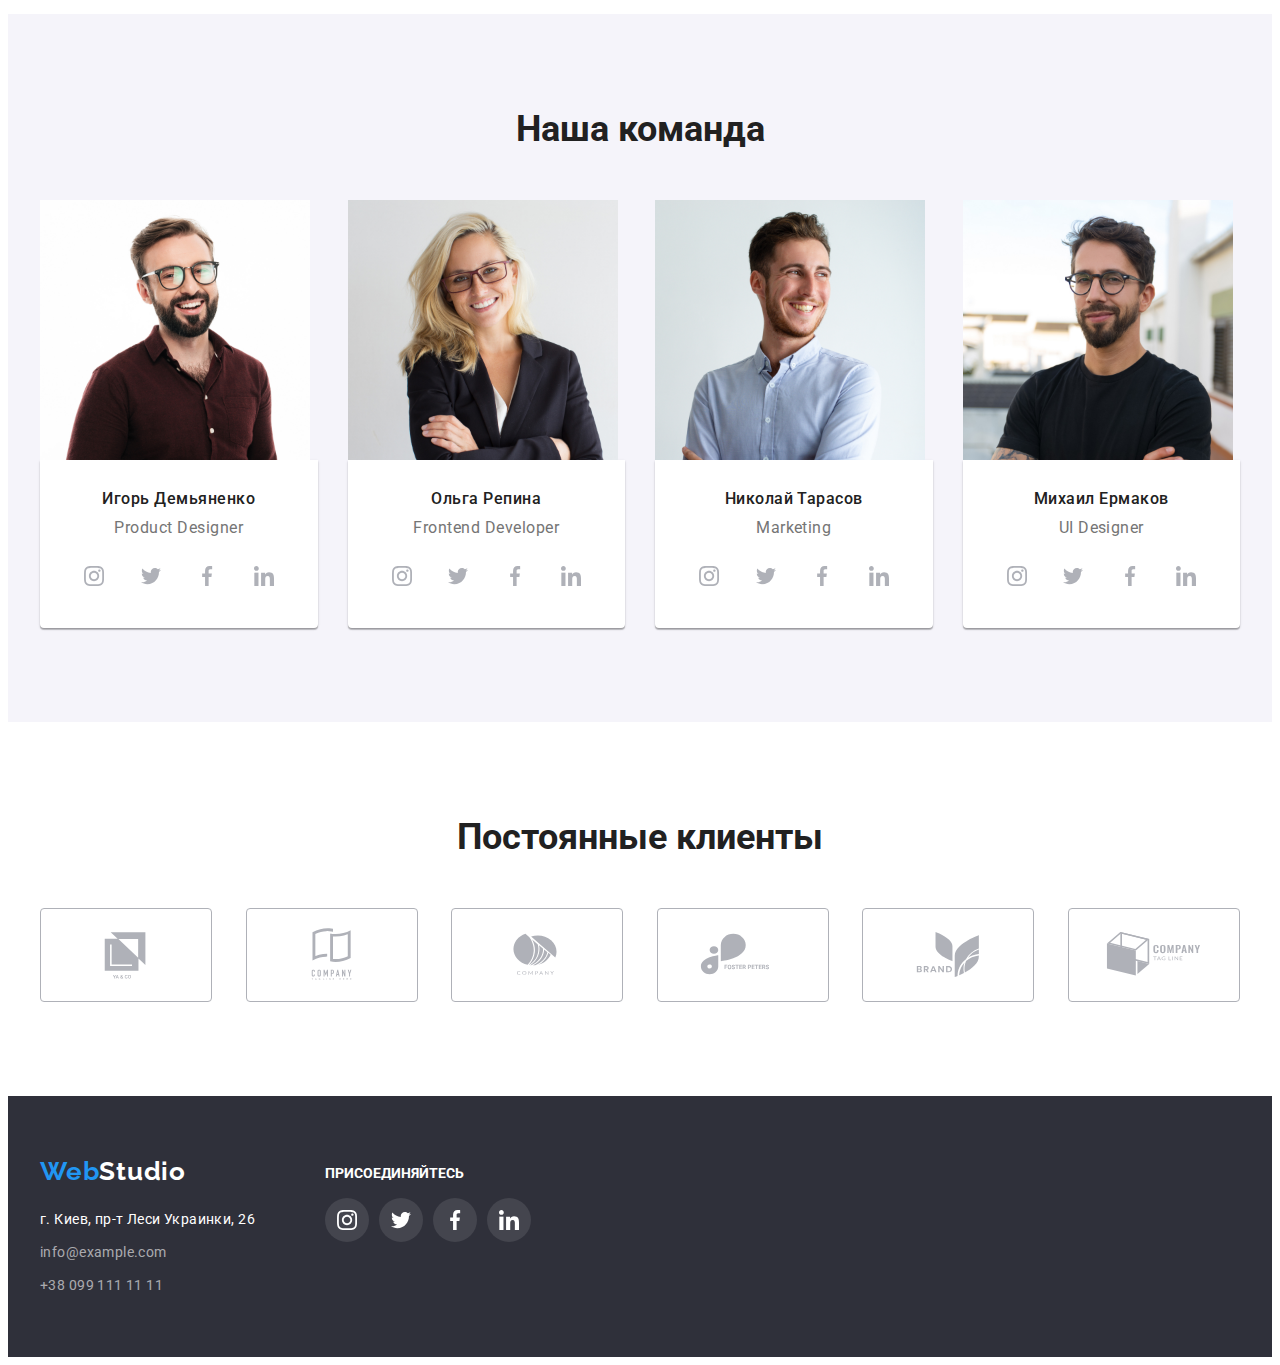
==== commit aa0917fa: "end 0:54" ====
--- a/index.html
+++ b/index.html
@@ -396,15 +396,52 @@
         </div>
         </footer>
 
-            <div class="backdrop is-hidden" data-modal>
+            <div class="backdrop " data-modal>
                 <div class="modal">
                     <button type="button" class="modal-close-btn" data-modal-close>
                         <svg class="modal-close-btn-icon">
                             <use  href="./images/svg/symbol-defs-icon.svg#icon-vector"></use>
                         </svg>
                     </button>
+                    <form action="#" class="modal-form">
+                        <p class="modal-form-head">Оставьте свои данные, мы вам перезвоним</p>
+                        <label class="modal-form-field">
+                            Имя
+                            <span class="modal-form-input-wrapper">
+                            <input type="text" class="modal-form-input" name="user-name" minlength="2" required>
+                            <svg class="modal-form-input-icon">
+                                <use href="./images/svg/symbol-defs-icon.svg#icon-user"></use>
+                            </svg>
+                        </span>
+                        </label>
+                        <label class="modal-form-field">
+                            Телефон
+                            <span class="modal-form-input-wrapper">
+                            <input type="tell" class="modal-form-input" name="user-phone" required pattern="[0-9](3)-[0-9](3)-[0-9](2)-[0-9](2)" title="096-111-11-11">
+                            <svg class="modal-form-input-icon">
+                                <use href="./images/svg/symbol-defs-icon.svg#icon-phone"></use>
+                            </svg>
+                        </span>
+                        </label>
+                        <label class="modal-form-field">
+                            Почта
+                            <span class="modal-form-input-wrapper">
+                            <input type="mail" class="modal-form-input" name="user-mail" required>
+                            <svg class="modal-form-input-icon">
+                                <use href="./images/svg/symbol-defs-icon.svg#icon-message"></use>
+                            </svg>
+                        </span>
+                        </label>
+                        <label class="modal-form-field">
+                            Комментарий
+                            <textarea name="user-message" class="modal-form-message" placeholder="Введите текст"></textarea>
+                        </label>
+                        <input type="checkbox" name="user-policy" class="modal-form-checkbox" id="checkbox-policy" required>
+                        <label for="checkbox-policy" class="modal-form-checkbox-policy">Соглашаюсь с рассылкой и принимаю <a class="modal-form-policy-link" href="#">Условия договора</a></label>
+                        <button type="submit" class="modal-form-btn">Отправить</button>
+                    </form>
                 </div>
             </div>
-            <script src="./js/modal.js"></script>
+            <!-- <script src="./js/modal.js"></script> -->
 </body>
 </html>--- a/css/style.css
+++ b/css/style.css
@@ -693,6 +693,7 @@
   height: 581px;
   width: 528px;
   background-color: #fff;
+  padding: 40px;
 }
 
 .modal-close-btn {
@@ -713,10 +714,98 @@
   width: 11px;
 }
 
-.is-hidden {
+.modal-form-head {
+  font-weight: 700;
+  text-align: center;
+  font-size: 20px;
+  line-height: 1.17;
+  margin-bottom: 12px;
+}
+
+.modal-form {
+  display: flex;
+  flex-direction: column;
+}
+
+.modal-form-input {
+  width: 100%;
+  height: 40px;
+  border: 1px solid rgba(33, 33, 33, 0.2);
+  border-radius: 4px;
+  padding-left: 42px;
+}
+
+.modal-form-input:focus {
+  border-color: var(--accent-hover-color);
+  outline: none;
+}
+
+.modal-form-input:focus + .modal-form-input-icon {
+  fill: var(--accent-hover-color);
+}
+
+.modal-form-input-icon {
+  position: absolute;
+  display: block;
+  fill: var(--main-color-font);
+  width: 12px;
+  height: 12px;
+  top: 50%;
+  left: 15px;
+  transform: translateY(-50%);
+}
+
+.modal-form-field {
+  margin-bottom: 20px;
+}
+
+.modal-form-message:focus {
+  border-color: var(--accent-hover-color);
+  outline: none;
+}
+
+.modal-form-message {
+  width: 100%;
+  height: 120px;
+  border: 1px solid rgba(33, 33, 33, 0.2);
+  border-radius: 4px;
+  margin-top: 6px;
+  resize: none;
+  padding: 12px 16px 12px 16px;
+}
+
+.modal-form-message::placeholder {
+  color: rgba(117, 117, 117, 0.5);
+}
+
+.modal-form-input-icon:nth-child(2) {
+  width: 13px;
+  height: 13px;
+}
+
+.modal-form-input-wrapper {
+  position: relative;
+  display: block;
+  margin-top: 6px;
+}
+
+.modal-form-input-icon:nth-child(3) {
+  width: 15px;
+  height: 12px;
+}
+
+.modal-form-checkbox-policy::before {
+  content: '';
+  display: block;
+  width: 16px;
+  height: 15px;
+  border: 1px solid #000;
+}
+
+/* .is-hidden {
   opacity: 0;
   visibility: hidden;
   pointer-events: none;
-}
+} */
 
 /* ********************** MODAL WINDOW ******************** */
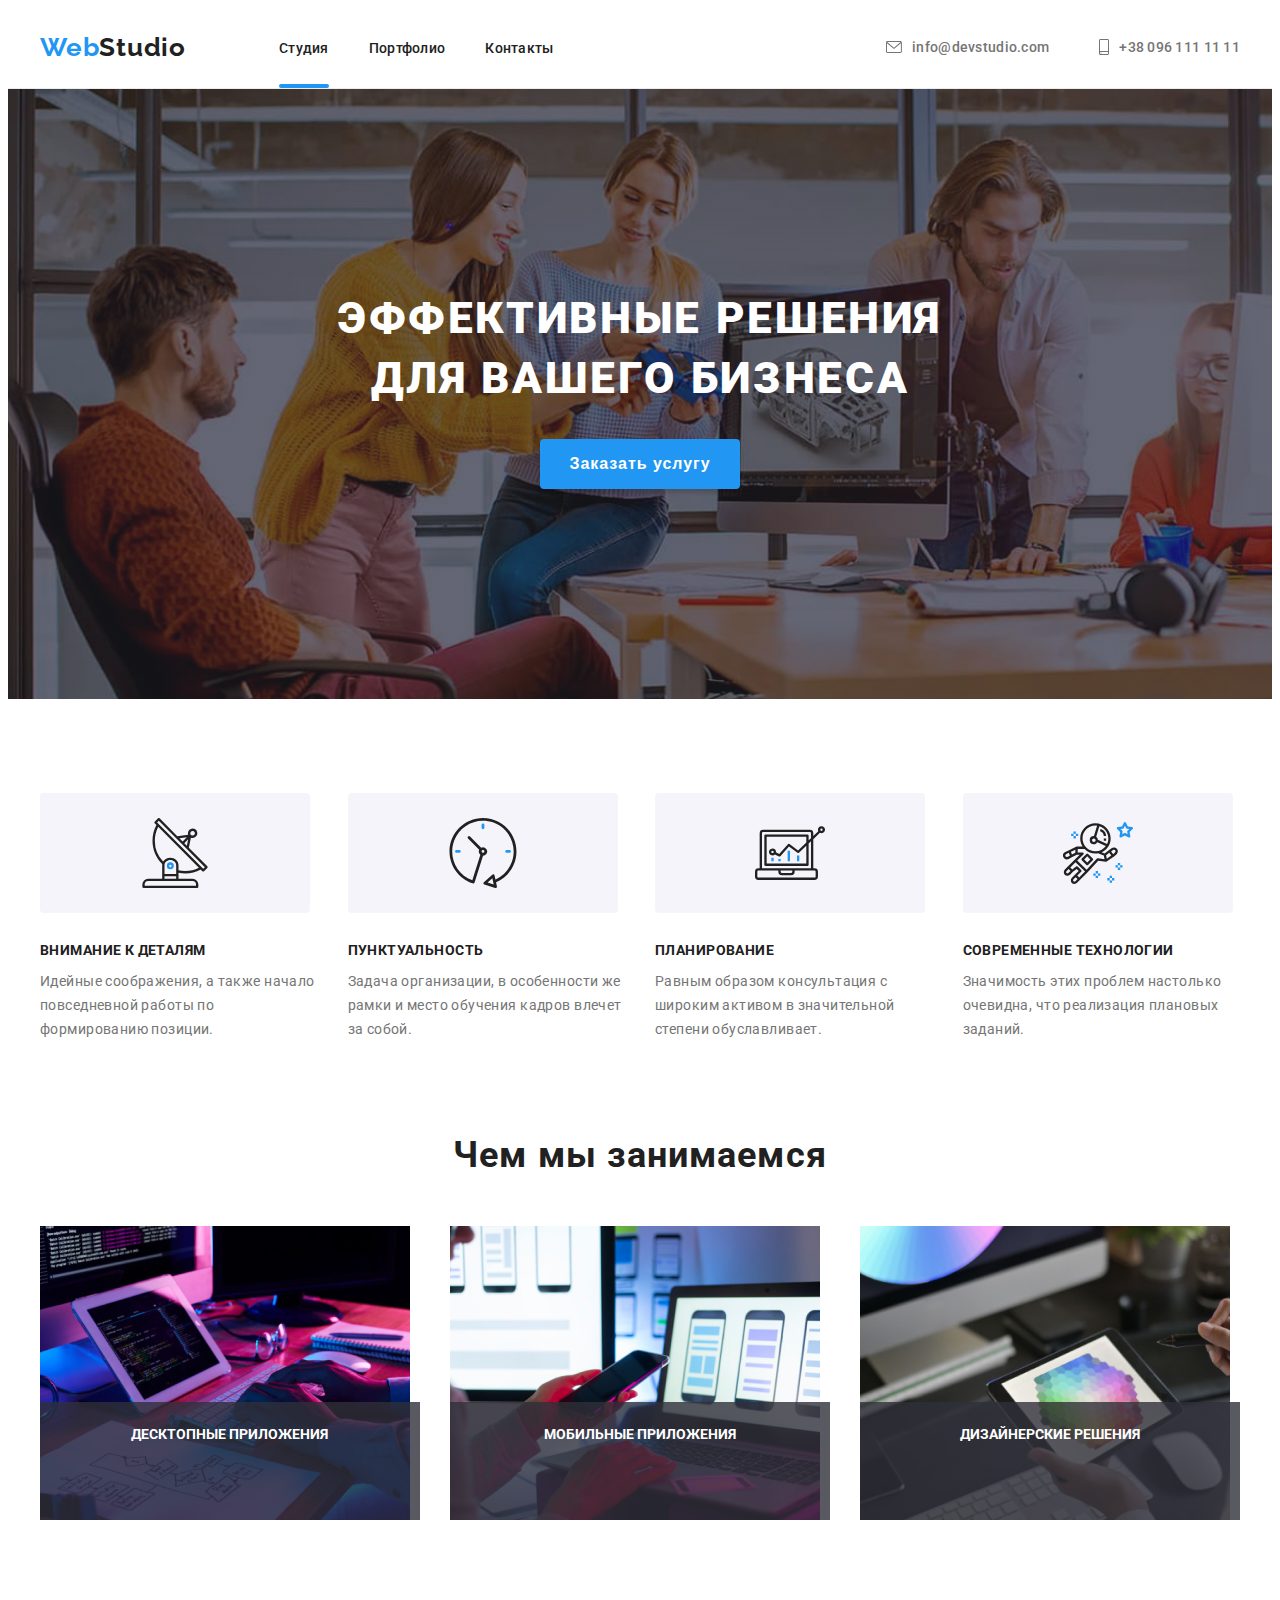
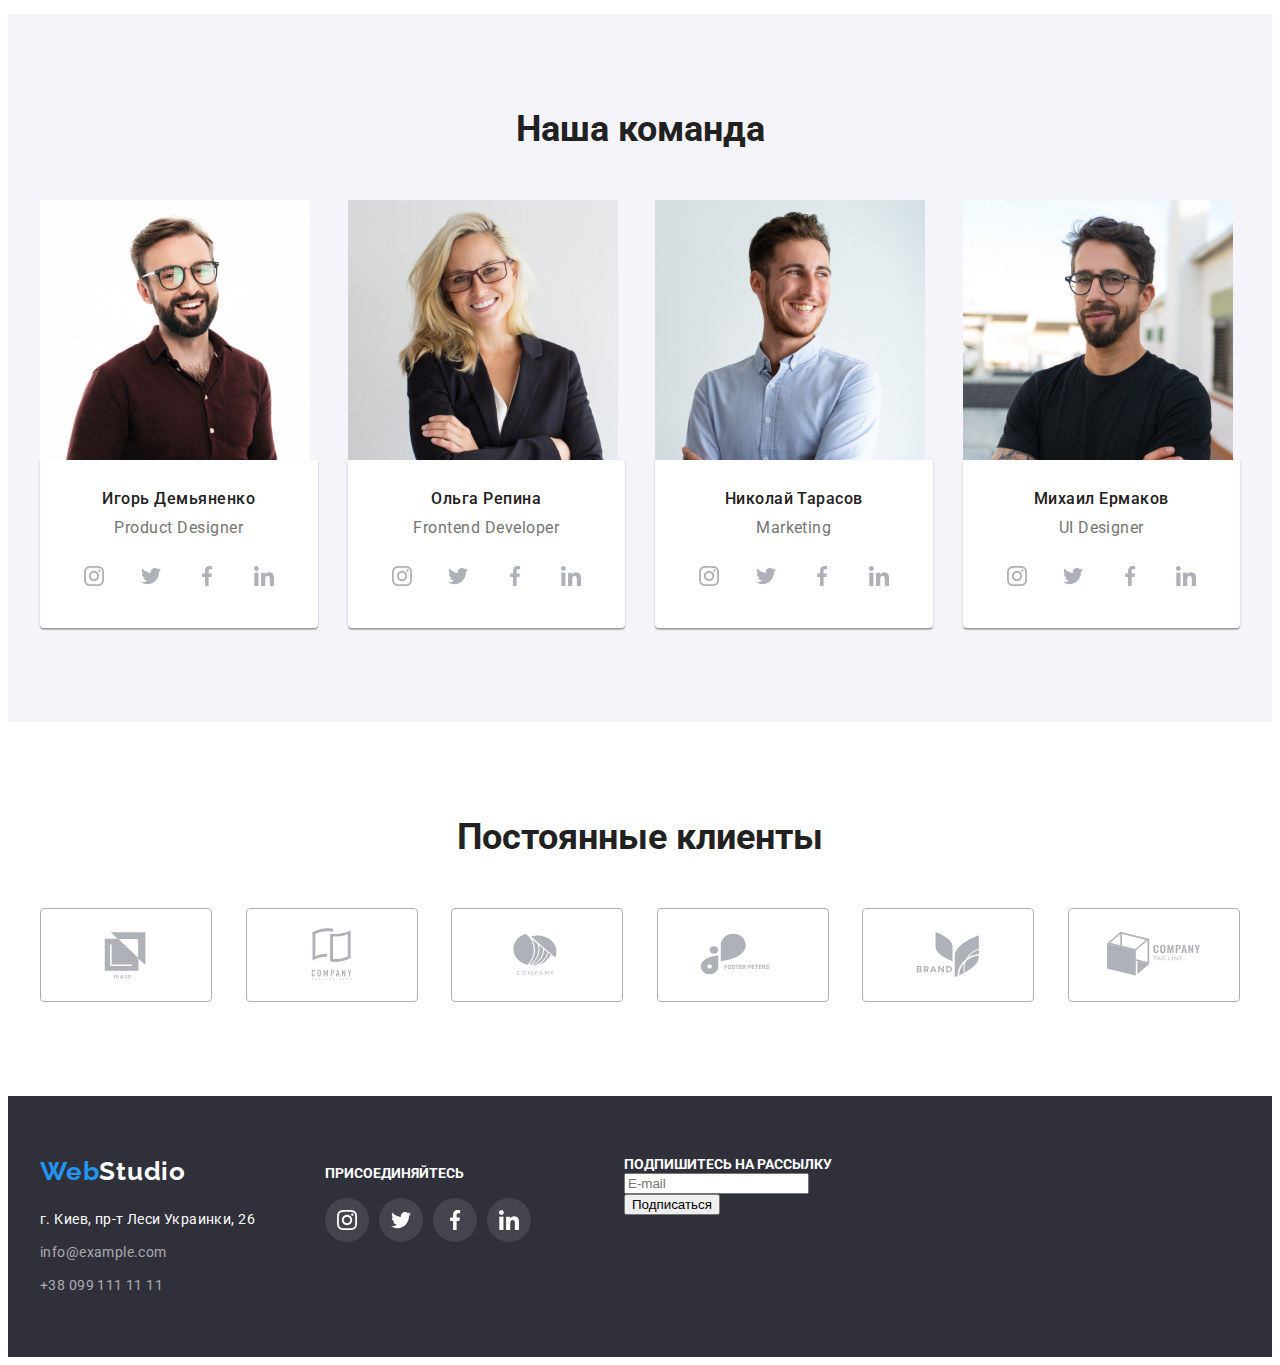
==== commit fd865844: "18:12" ====
--- a/index.html
+++ b/index.html
@@ -393,10 +393,21 @@
                 </li>
             </ul>
         </div>
-        </div>
+        <footer class="footer-input-string">
+            <h3 class="footer-input-string-title">Подпишитесь на рассылку</h3>
+            <ul class="footer-input-list list">
+                <li class="footer-input-list-item">
+                    <input type="email" placeholder="E-mail">
+                </li>
+                <li class="footer-input-list-item">
+                    <button  type="button" class="footer-input-list-item-btn">Подписаться</button>
+                </li>
+            </ul>
         </footer>
-
-            <div class="backdrop " data-modal>
+        </div>
+        </footer>
+
+            <div class="backdrop is-hidden" data-modal>
                 <div class="modal">
                     <button type="button" class="modal-close-btn" data-modal-close>
                         <svg class="modal-close-btn-icon">
@@ -426,7 +437,7 @@
                         <label class="modal-form-field">
                             Почта
                             <span class="modal-form-input-wrapper">
-                            <input type="mail" class="modal-form-input" name="user-mail" required>
+                            <input type="email" class="modal-form-input" name="user-email" required>
                             <svg class="modal-form-input-icon">
                                 <use href="./images/svg/symbol-defs-icon.svg#icon-message"></use>
                             </svg>
@@ -436,12 +447,12 @@
                             Комментарий
                             <textarea name="user-message" class="modal-form-message" placeholder="Введите текст"></textarea>
                         </label>
-                        <input type="checkbox" name="user-policy" class="modal-form-checkbox" id="checkbox-policy" required>
+                        <input type="checkbox" name="user-policy" class="modal-form-checkbox visually-hidden-checkbox" id="checkbox-policy" required>
                         <label for="checkbox-policy" class="modal-form-checkbox-policy">Соглашаюсь с рассылкой и принимаю <a class="modal-form-policy-link" href="#">Условия договора</a></label>
                         <button type="submit" class="modal-form-btn">Отправить</button>
                     </form>
                 </div>
             </div>
-            <!-- <script src="./js/modal.js"></script> -->
+             <script src="./js/modal.js"></script> 
 </body>
 </html>--- a/css/style.css
+++ b/css/style.css
@@ -506,6 +506,17 @@
   overflow: hidden;
 }
 
+.visually-hidden-checkbox {
+  position: absolute !important;
+  clip: rect(1px 1px 1px 1px);
+  clip: rect(1px, 1px, 1px, 1px);
+  padding: 0 !important;
+  bottom: 0 !important;
+  height: 1px !important;
+  width: 1px !important;
+  overflow: hidden;
+}
+
 .portfolio-container {
   margin-left: auto;
   margin-right: auto;
@@ -649,6 +660,7 @@
 
 .footer-container-right {
   padding: 10px 0 40px 0;
+  margin-right: 93px;
 }
 
 .footer-container-righ-title {
@@ -671,6 +683,14 @@
   width: 20px;
   height: 20px;
   fill: #ffffff;
+}
+
+.footer-input-string-title {
+  font-size: 14px;
+  color: #ffffff;
+  line-height: 1.17;
+  font-weight: 700;
+  text-transform: uppercase;
 }
 /* ********************** MODAL WINDOW ******************** */
 
@@ -690,10 +710,17 @@
   top: 50%;
   left: 50%;
   transform: translate(-50%, -50%);
-  height: 581px;
+  min-height: 581px;
   width: 528px;
   background-color: #fff;
   padding: 40px;
+}
+
+.modal-form-policy-link {
+  font-size: 14px;
+  color: var(--accent-hover-color);
+  line-height: 1.71;
+  font-weight: 400;
 }
 
 .modal-close-btn {
@@ -709,6 +736,10 @@
   padding: 0;
 }
 
+.modal-close-btn:hover {
+  fill: var(--accent-hover-color);
+}
+
 .modal-close-btn-icon {
   height: 11px;
   width: 11px;
@@ -764,6 +795,41 @@
   outline: none;
 }
 
+.modal-form-checkbox {
+  display: inline-block;
+}
+
+.modal-form-checkbox-policy {
+  display: inline-block;
+  font-size: 14px;
+  margin-left: auto;
+  margin-right: auto;
+}
+
+.modal-form-checkbox-policy::before {
+  display: inline-block;
+  vertical-align: middle;
+  content: '';
+  width: 16px;
+  height: 15px;
+  border: 2px solid #212121;
+  border-radius: 2px;
+  cursor: pointer;
+  margin-right: 8px;
+}
+
+.modal-form-checkbox:checked + .modal-form-checkbox-policy::before {
+  background-image: url('../images/svg/icon-check.svg');
+  border-color: var(--accent-hover-color);
+  background-color: var(--accent-hover-color);
+  background-size: contain;
+  background-repeat: no-repeat;
+}
+
+.modal-form-checkbox:focus + .modal-form-checkbox-policy::before {
+  border-color: blue;
+}
+
 .modal-form-message {
   width: 100%;
   height: 120px;
@@ -794,18 +860,27 @@
   height: 12px;
 }
 
-.modal-form-checkbox-policy::before {
-  content: '';
+.modal-form-btn {
   display: block;
-  width: 16px;
-  height: 15px;
-  border: 1px solid #000;
-}
-
-/* .is-hidden {
+  font-family: 'Roboto', sans-serif;
+  font-weight: 700;
+  font-size: 16px;
+  line-height: 1.87;
+  color: #ffffff;
+  padding: 10px 55px 10px 55px;
+  border-radius: 4px;
+  border: none;
+  background-color: #2196f3;
+  cursor: pointer;
+  box-shadow: 0px 4px 4px rgba(0, 0, 0, 0.15);
+  align-self: center;
+  margin-top: 30px;
+}
+
+.is-hidden {
   opacity: 0;
   visibility: hidden;
   pointer-events: none;
-} */
+}
 
 /* ********************** MODAL WINDOW ******************** */
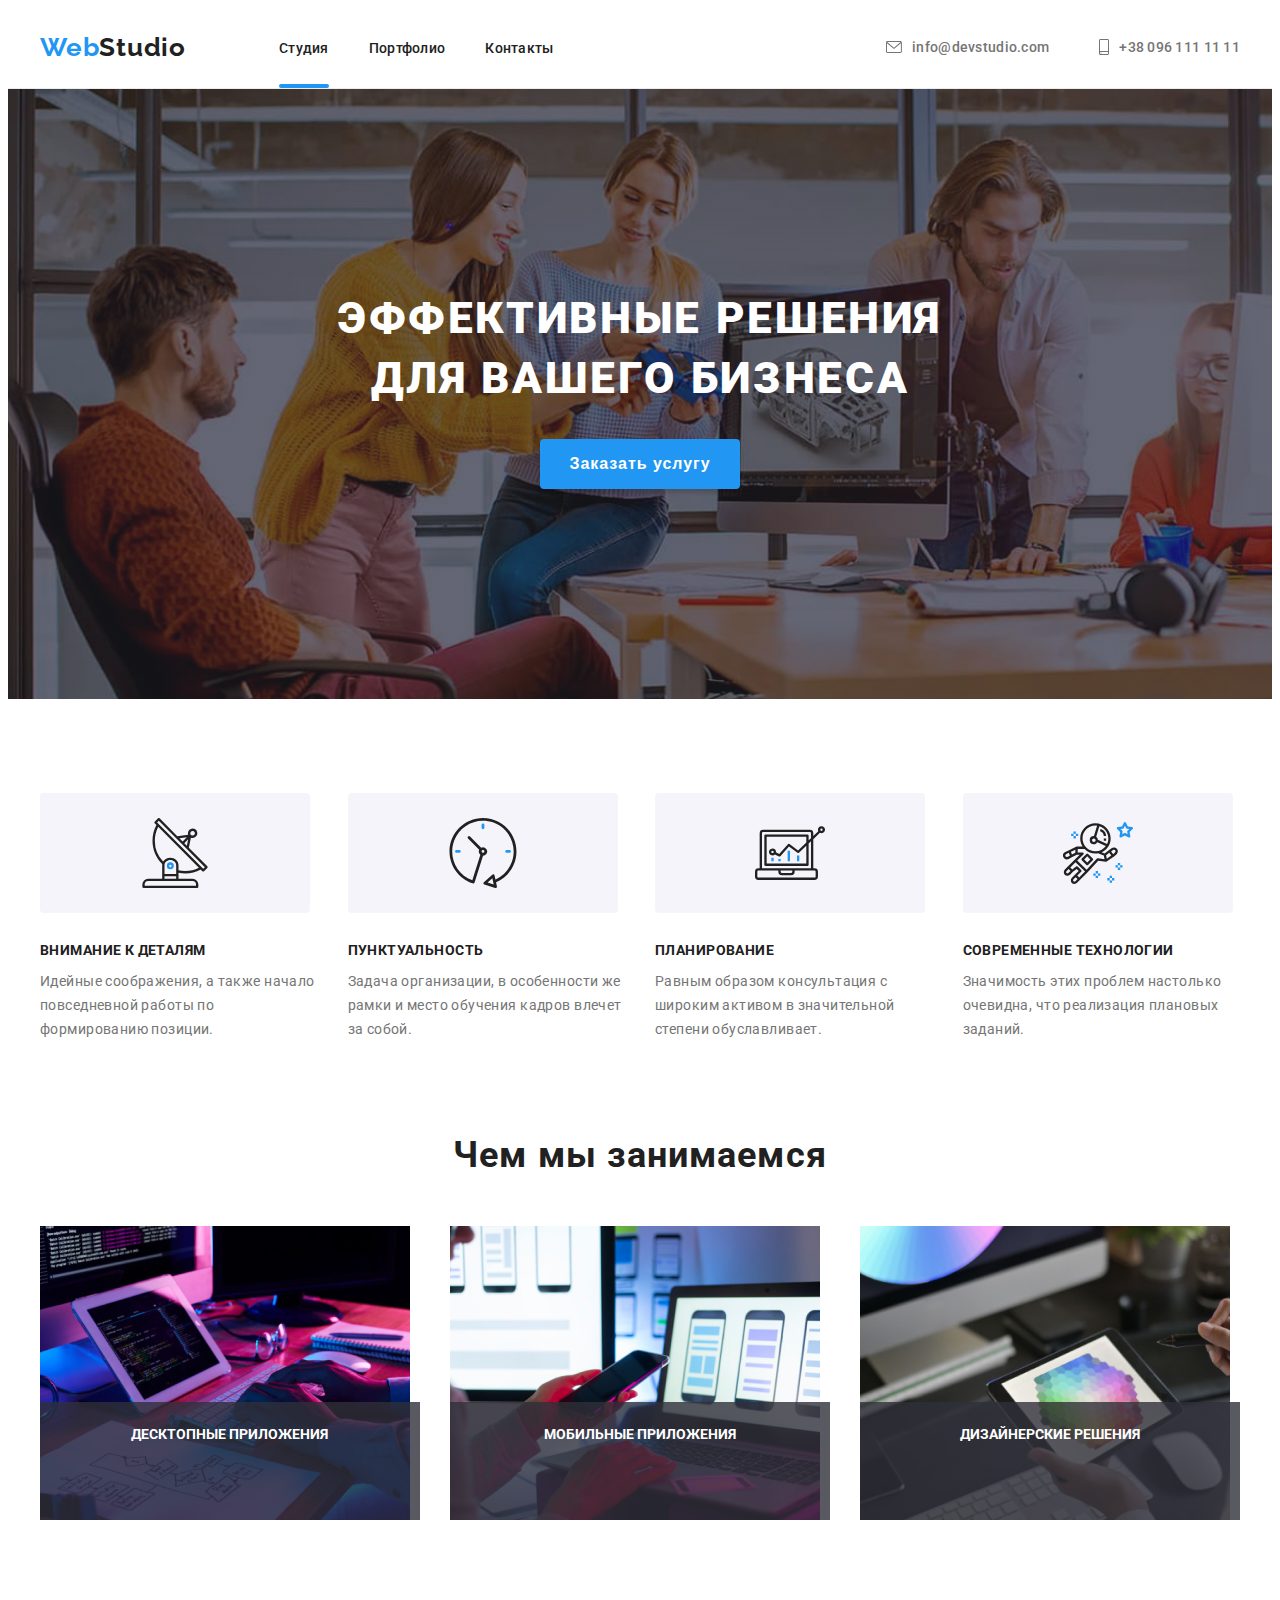
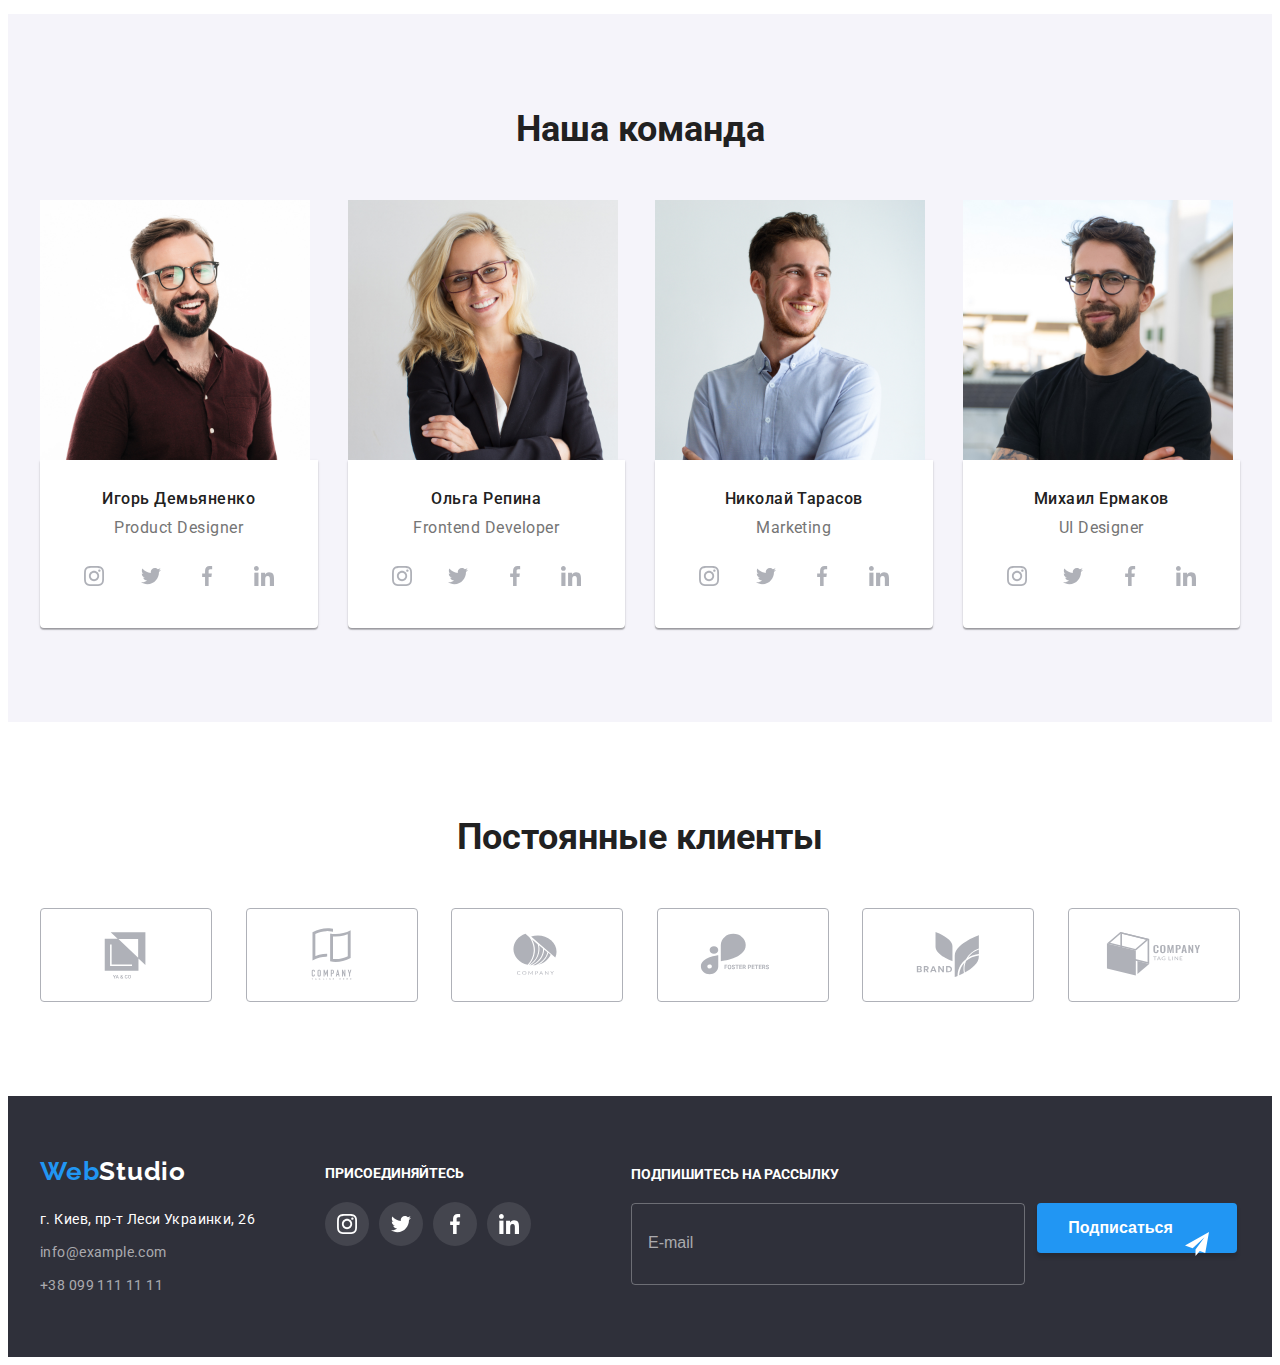
==== commit 22d71c88: "02:02 end" ====
--- a/index.html
+++ b/index.html
@@ -397,10 +397,10 @@
             <h3 class="footer-input-string-title">Подпишитесь на рассылку</h3>
             <ul class="footer-input-list list">
                 <li class="footer-input-list-item">
-                    <input type="email" placeholder="E-mail">
+                    <input  class="footer-input-email-subscribe" name="email-subscribe" type="email" placeholder="E-mail">
                 </li>
                 <li class="footer-input-list-item">
-                    <button  type="button" class="footer-input-list-item-btn">Подписаться</button>
+                    <button type="submit" class="footer-input-list-item-btn">Подписаться</button>
                 </li>
             </ul>
         </footer>
--- a/css/style.css
+++ b/css/style.css
@@ -41,6 +41,14 @@
   display: flex;
   justify-content: space-between;
   margin-top: 16px;
+}
+
+.footer-container-right .social-list {
+  margin-top: 20px;
+}
+
+.footer-input-list {
+  display: flex;
 }
 
 .social-list-link {
@@ -660,7 +668,7 @@
 
 .footer-container-right {
   padding: 10px 0 40px 0;
-  margin-right: 93px;
+  margin-right: 100px;
 }
 
 .footer-container-righ-title {
@@ -691,6 +699,7 @@
   line-height: 1.17;
   font-weight: 700;
   text-transform: uppercase;
+  margin-bottom: 20px;
 }
 /* ********************** MODAL WINDOW ******************** */
 
@@ -734,6 +743,7 @@
   cursor: pointer;
   border-radius: 50%;
   padding: 0;
+  transition: fill 250ms cubic-bezier(0.4, 0, 0.2, 1);
 }
 
 .modal-close-btn:hover {
@@ -764,6 +774,8 @@
   border: 1px solid rgba(33, 33, 33, 0.2);
   border-radius: 4px;
   padding-left: 42px;
+  transition: fill 250ms cubic-bezier(0.4, 0, 0.2, 1);
+  transition: border-color 250ms cubic-bezier(0.4, 0, 0.2, 1);
 }
 
 .modal-form-input:focus {
@@ -797,6 +809,7 @@
 
 .modal-form-checkbox {
   display: inline-block;
+  transition: border-color 250ms cubic-bezier(0.4, 0, 0.2, 1);
 }
 
 .modal-form-checkbox-policy {
@@ -838,6 +851,7 @@
   margin-top: 6px;
   resize: none;
   padding: 12px 16px 12px 16px;
+  transition: border-color 250ms cubic-bezier(0.4, 0, 0.2, 1);
 }
 
 .modal-form-message::placeholder {
@@ -855,9 +869,76 @@
   margin-top: 6px;
 }
 
+.footer-input-string {
+  padding: 10px 0 10px 0;
+}
+
 .modal-form-input-icon:nth-child(3) {
   width: 15px;
   height: 12px;
+}
+
+.footer-input-email-subscribe {
+  background-color: transparent;
+  color: #ffffff;
+  border: 1px solid rgba(255, 255, 255, 0.3);
+  border-radius: 4px;
+  width: 360px;
+  height: 50px;
+  padding: 15px 16px;
+  transition: border 250ms cubic-bezier(0.4, 0, 0.2, 1);
+}
+
+.footer-input-email-subscribe::placeholder {
+  color: rgba(255, 255, 255, 0.6);
+  font-size: 16px;
+  line-height: 1.25;
+}
+
+.footer-input-email-subscribe:focus {
+  border: 1px solid var(--accent-hover-color);
+  outline: none;
+}
+
+.footer-input-list-item:not(:last-child) {
+  margin-right: 12px;
+}
+
+.footer-input-list-item-btn {
+  color: rgba(255, 255, 255, 1);
+  background-color: var(--accent-hover-color);
+  box-shadow: 0px 4px 4px rgba(0, 0, 0, 0.15);
+  font-size: 16px;
+  line-height: 1.87;
+  font-weight: 700;
+  padding: 10px 62px 10px 29px;
+  border-radius: 4px;
+  height: 50px;
+  width: 200px;
+  border: none;
+  transition: background-color 250ms cubic-bezier(0.4, 0, 0.2, 1);
+}
+
+.footer-input-list-item-btn::before {
+  position: absolute;
+  content: '';
+  height: 24px;
+  width: 24px;
+  background-image: url('../images/svg/icon-send.svg');
+  background-repeat: no-repeat;
+  background-size: cover;
+  top: 50%;
+  right: 28px;
+  transform: translateY(-50%);
+}
+
+.footer-input-list-item-btn:hover {
+  cursor: pointer;
+  background-color: rgb(29, 149, 204, 0.8);
+}
+
+.footer-input-list-item {
+  position: relative;
 }
 
 .modal-form-btn {
